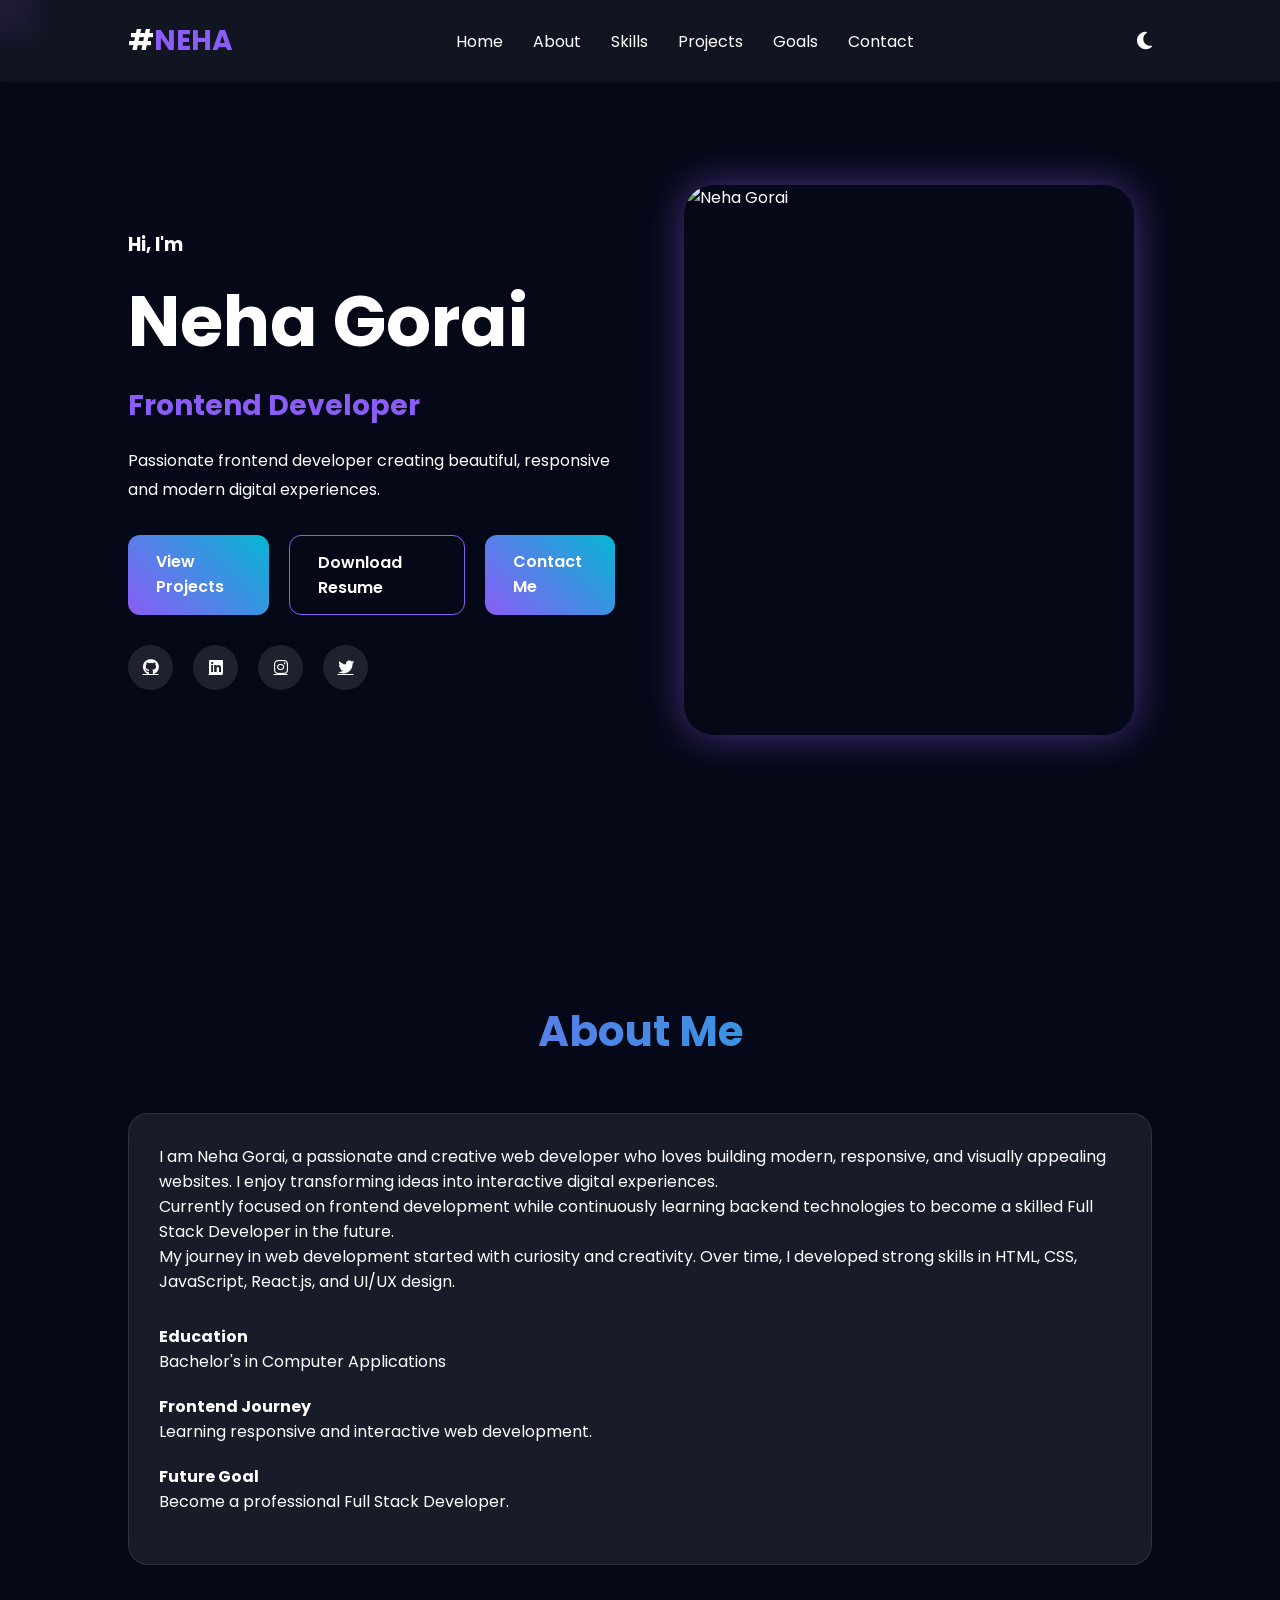
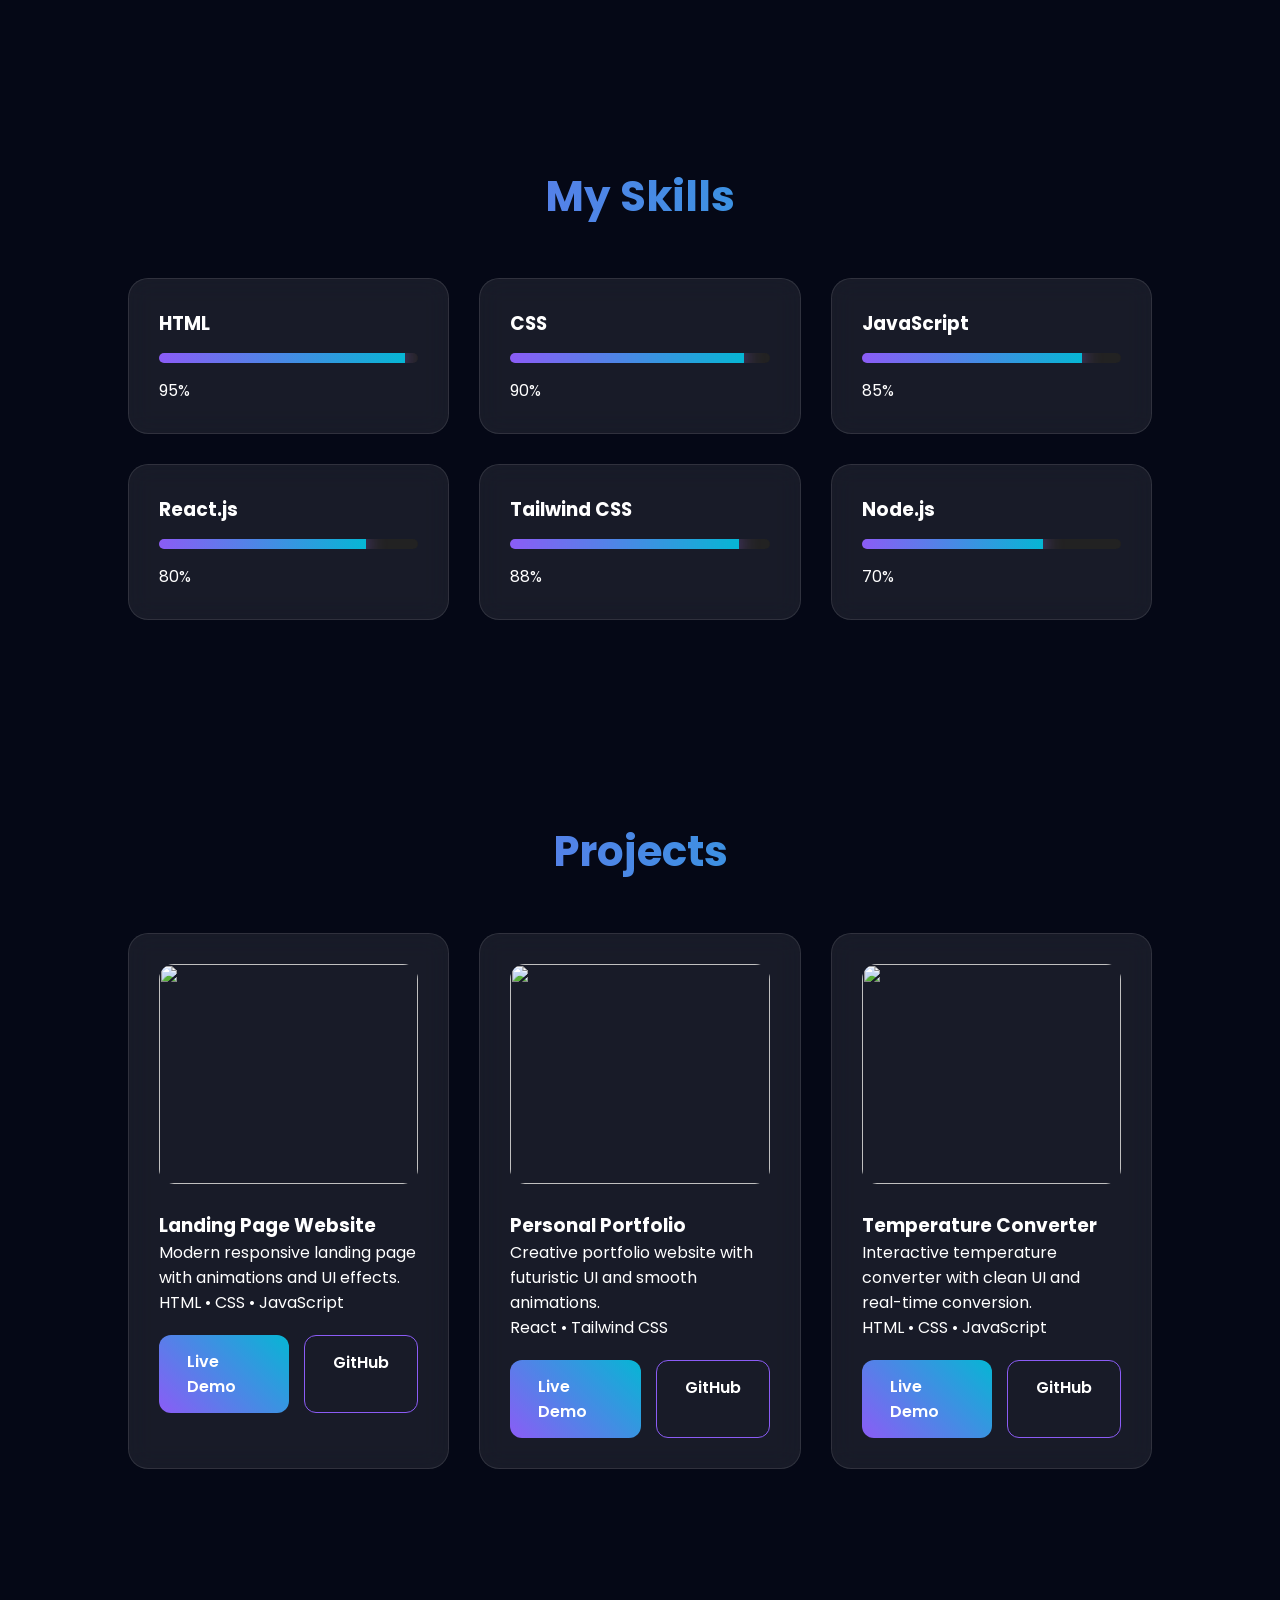
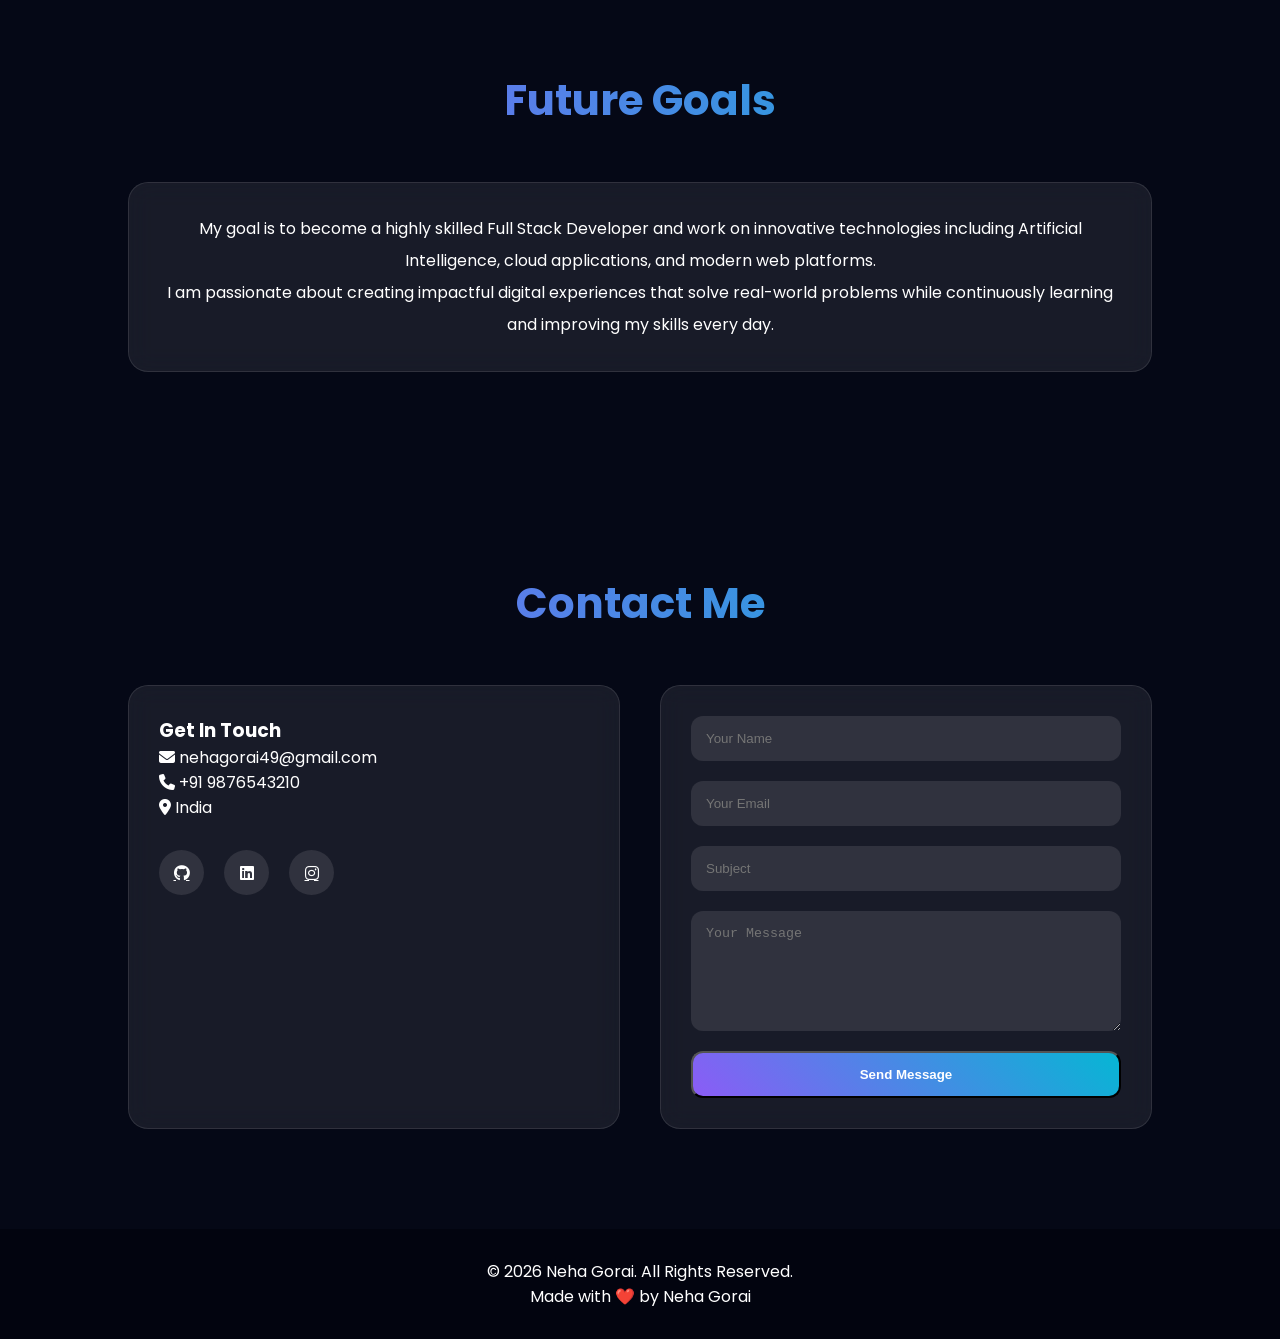
==== NEHA_task2/index.html @ 3ef8644d "Add files via upload" ====
<!DOCTYPE html>
<html lang="en">
<head>
  <meta charset="UTF-8" />
  <meta name="viewport" content="width=device-width, initial-scale=1.0"/>
  <title>Neha Gorai | Portfolio</title>

  <!-- Google Fonts -->
  <link rel="preconnect" href="https://fonts.googleapis.com">
  <link href="https://fonts.googleapis.com/css2?family=Poppins:wght@300;400;500;600;700&display=swap" rel="stylesheet">

  <!-- Font Awesome -->
  <link rel="stylesheet"
    href="https://cdnjs.cloudflare.com/ajax/libs/font-awesome/6.5.1/css/all.min.css"/>

  <link rel="stylesheet" href="style.css">
</head>
<body>

  <!-- Loader -->
  <div id="loader">
    <div class="spinner"></div>
  </div>

  <!-- Cursor Glow -->
  <div class="cursor-glow"></div>

  <!-- Navbar -->
  <header>
    <nav class="navbar">
      <div class="logo">#<span>NEHA</span></div>

      <ul class="nav-links">
        <li><a href="#home">Home</a></li>
        <li><a href="#about">About</a></li>
        <li><a href="#skills">Skills</a></li>
        <li><a href="#projects">Projects</a></li>
        <li><a href="#future">Goals</a></li>
        <li><a href="#contact">Contact</a></li>
      </ul>

      <button id="theme-toggle">
        <i class="fa-solid fa-moon"></i>
      </button>
    </nav>
  </header>

  <!-- Hero Section -->
  <section id="home" class="hero">

    <div class="hero-content">
      <h3>Hi, I'm</h3>
      <h1>Neha Gorai</h1>

      <h2>
        <span class="typing"></span>
      </h2>

      <p>
        Passionate frontend developer creating beautiful,
        responsive and modern digital experiences.
      </p>

      <div class="hero-buttons">
        <a href="#projects" class="btn primary-btn">View Projects</a>
        <a href="#" class="btn secondary-btn">Download Resume</a>
        <a href="#contact" class="btn primary-btn">Contact Me</a>
      </div>

      <div class="social-icons">
        <a href="#"><i class="fab fa-github"></i></a>
        <a href="#"><i class="fab fa-linkedin"></i></a>
        <a href="#"><i class="fab fa-instagram"></i></a>
        <a href="#"><i class="fab fa-twitter"></i></a>
      </div>
    </div>

    <div class="hero-image">
      <img src="/image.me.jpeg"
        alt="Neha Gorai">
    </div>

  </section>

  <!-- About -->
  <section id="about" class="section reveal">
    <h2 class="section-title">About Me</h2>

    <div class="glass-card about-container">

      <div class="about-text">
        <p>
          I am Neha Gorai, a passionate and creative web developer who loves
          building modern, responsive, and visually appealing websites.
          I enjoy transforming ideas into interactive digital experiences.
        </p>

        <p>
          Currently focused on frontend development while continuously learning
          backend technologies to become a skilled Full Stack Developer in the future.
        </p>

        <p>
          My journey in web development started with curiosity and creativity.
          Over time, I developed strong skills in HTML, CSS, JavaScript,
          React.js, and UI/UX design.
        </p>

        <div class="timeline">
          <div class="timeline-item">
            <h4>Education</h4>
            <p>Bachelor's in Computer Applications</p>
          </div>

          <div class="timeline-item">
            <h4>Frontend Journey</h4>
            <p>Learning responsive and interactive web development.</p>
          </div>

          <div class="timeline-item">
            <h4>Future Goal</h4>
            <p>Become a professional Full Stack Developer.</p>
          </div>
        </div>

      </div>

    </div>
  </section>

  <!-- Skills -->
  <section id="skills" class="section reveal">

    <h2 class="section-title">My Skills</h2>

    <div class="skills-container">

      <div class="skill-card glass-card">
        <h3>HTML</h3>
        <div class="progress-bar">
          <span data-width="95%"></span>
        </div>
        <p>95%</p>
      </div>

      <div class="skill-card glass-card">
        <h3>CSS</h3>
        <div class="progress-bar">
          <span data-width="90%"></span>
        </div>
        <p>90%</p>
      </div>

      <div class="skill-card glass-card">
        <h3>JavaScript</h3>
        <div class="progress-bar">
          <span data-width="85%"></span>
        </div>
        <p>85%</p>
      </div>

      <div class="skill-card glass-card">
        <h3>React.js</h3>
        <div class="progress-bar">
          <span data-width="80%"></span>
        </div>
        <p>80%</p>
      </div>

      <div class="skill-card glass-card">
        <h3>Tailwind CSS</h3>
        <div class="progress-bar">
          <span data-width="88%"></span>
        </div>
        <p>88%</p>
      </div>

      <div class="skill-card glass-card">
        <h3>Node.js</h3>
        <div class="progress-bar">
          <span data-width="70%"></span>
        </div>
        <p>70%</p>
      </div>

    </div>

  </section>

  <!-- Projects -->
  <section id="projects" class="section reveal">

    <h2 class="section-title">Projects</h2>

    <div class="projects-container">

      <div class="project-card glass-card">
        <img src="https://images.unsplash.com/photo-1460925895917-afdab827c52f?q=80&w=1000" alt="">
        <div class="project-content">
          <h3>Landing Page Website</h3>
          <p>Modern responsive landing page with animations and UI effects.</p>
          <span>HTML • CSS • JavaScript</span>

          <div class="project-buttons">
            <a href="#" class="btn primary-btn">Live Demo</a>
            <a href="#" class="btn secondary-btn">GitHub</a>
          </div>
        </div>
      </div>

      <div class="project-card glass-card">
        <img src="https://images.unsplash.com/photo-1515879218367-8466d910aaa4?q=80&w=1000" alt="">
        <div class="project-content">
          <h3>Personal Portfolio</h3>
          <p>Creative portfolio website with futuristic UI and smooth animations.</p>
          <span>React • Tailwind CSS</span>

          <div class="project-buttons">
            <a href="#" class="btn primary-btn">Live Demo</a>
            <a href="#" class="btn secondary-btn">GitHub</a>
          </div>
        </div>
      </div>

      <div class="project-card glass-card">
        <img src="https://images.unsplash.com/photo-1504384308090-c894fdcc538d?q=80&w=1000" alt="">
        <div class="project-content">
          <h3>Temperature Converter</h3>
          <p>Interactive temperature converter with clean UI and real-time conversion.</p>
          <span>HTML • CSS • JavaScript</span>

          <div class="project-buttons">
            <a href="#" class="btn primary-btn">Live Demo</a>
            <a href="#" class="btn secondary-btn">GitHub</a>
          </div>
        </div>
      </div>

    </div>

  </section>

  <!-- Future Goals -->
  <section id="future" class="section reveal">

    <h2 class="section-title">Future Goals</h2>

    <div class="glass-card future-content">
      <p>
        My goal is to become a highly skilled Full Stack Developer and work
        on innovative technologies including Artificial Intelligence,
        cloud applications, and modern web platforms.
      </p>

      <p>
        I am passionate about creating impactful digital experiences
        that solve real-world problems while continuously learning
        and improving my skills every day.
      </p>
    </div>

  </section>

  <!-- Contact -->
  <section id="contact" class="section reveal">

    <h2 class="section-title">Contact Me</h2>

    <div class="contact-container">

      <div class="contact-info glass-card">
        <h3>Get In Touch</h3>

        <p><i class="fa-solid fa-envelope"></i> nehagorai49@gmail.com</p>
        <p><i class="fa-solid fa-phone"></i> +91 9876543210</p>
        <p><i class="fa-solid fa-location-dot"></i> India</p>

        <div class="social-icons">
          <a href="#"><i class="fab fa-github"></i></a>
          <a href="#"><i class="fab fa-linkedin"></i></a>
          <a href="#"><i class="fab fa-instagram"></i></a>
        </div>
      </div>

      <form class="contact-form glass-card">

        <input type="text" placeholder="Your Name" required>

        <input type="email" placeholder="Your Email" required>

        <input type="text" placeholder="Subject">

        <textarea rows="6" placeholder="Your Message"></textarea>

        <button type="submit" class="btn primary-btn">
          Send Message
        </button>

      </form>

    </div>

  </section>

  <!-- Footer -->
  <footer>

    <p>© 2026 Neha Gorai. All Rights Reserved.</p>

    <p>Made with ❤️ by Neha Gorai</p>

  </footer>

  <!-- Scroll Top -->
  <button id="scrollTop">
    <i class="fa-solid fa-arrow-up"></i>
  </button>

  <script src="script.js"></script>

</body>
</html>
---- NEHA_task2/style.css ----
*{
  margin:0;
  padding:0;
  box-sizing:border-box;
  scroll-behavior:smooth;
}

body{
  font-family:'Poppins',sans-serif;
  background:#050816;
  color:white;
  overflow-x:hidden;
}

body.light{
  background:#f5f5f5;
  color:#111;
}

section{
  padding:100px 10%;
}

.section-title{
  font-size:42px;
  text-align:center;
  margin-bottom:50px;
  background:linear-gradient(to right,#8b5cf6,#06b6d4);
  -webkit-background-clip:text;
  color:transparent;
}

.navbar{
  position:fixed;
  width:100%;
  top:0;
  left:0;
  display:flex;
  justify-content:space-between;
  align-items:center;
  padding:20px 10%;
  backdrop-filter:blur(10px);
  background:rgba(255,255,255,0.05);
  z-index:1000;
}

.logo{
  font-size:28px;
  font-weight:700;
}

.logo span{
  color:#8b5cf6;
}

.nav-links{
  display:flex;
  list-style:none;
  gap:30px;
}

.nav-links a{
  text-decoration:none;
  color:white;
  transition:0.3s;
}

.nav-links a:hover{
  color:#8b5cf6;
}

#theme-toggle{
  background:none;
  border:none;
  color:white;
  font-size:20px;
  cursor:pointer;
}

.hero{
  min-height:100vh;
  display:flex;
  justify-content:space-between;
  align-items:center;
  gap:50px;
  padding-top:120px;
}

.hero-content{
  flex:1;
}

.hero-content h1{
  font-size:70px;
  margin:10px 0;
}

.hero-content h2{
  font-size:28px;
  color:#8b5cf6;
  min-height:40px;
}

.hero-content p{
  margin:20px 0;
  line-height:1.8;
  max-width:600px;
}

.hero-image{
  flex:1;
  display:flex;
  justify-content:center;
}

.hero-image img{
  width:450px;
  height:550px;
  object-fit:cover;
  border-radius:30px;
  box-shadow:0 0 40px rgba(139,92,246,0.5);
}

.hero-buttons{
  display:flex;
  gap:20px;
  margin-top:30px;
}

.btn{
  padding:14px 28px;
  border-radius:12px;
  text-decoration:none;
  transition:0.4s;
  font-weight:600;
}

.primary-btn{
  background:linear-gradient(45deg,#8b5cf6,#06b6d4);
  color:white;
}

.secondary-btn{
  border:1px solid #8b5cf6;
  color:white;
}

.btn:hover{
  transform:translateY(-5px);
  box-shadow:0 0 20px rgba(139,92,246,0.5);
}

.social-icons{
  display:flex;
  gap:20px;
  margin-top:30px;
}

.social-icons a{
  width:45px;
  height:45px;
  border-radius:50%;
  display:flex;
  align-items:center;
  justify-content:center;
  background:rgba(255,255,255,0.1);
  color:white;
  transition:0.4s;
}

.social-icons a:hover{
  background:#8b5cf6;
  transform:scale(1.1);
}

.glass-card{
  background:rgba(255,255,255,0.08);
  border:1px solid rgba(255,255,255,0.1);
  backdrop-filter:blur(12px);
  border-radius:20px;
  padding:30px;
}

.about-container{
  display:flex;
  gap:40px;
}

.timeline{
  margin-top:30px;
}

.timeline-item{
  margin-bottom:20px;
}

.skills-container{
  display:grid;
  grid-template-columns:repeat(auto-fit,minmax(250px,1fr));
  gap:30px;
}

.skill-card{
  transition:0.4s;
}

.skill-card:hover{
  transform:translateY(-10px);
}

.progress-bar{
  width:100%;
  height:10px;
  background:#222;
  border-radius:10px;
  overflow:hidden;
  margin:15px 0;
}

.progress-bar span{
  display:block;
  height:100%;
  width:0;
  background:linear-gradient(90deg,#8b5cf6,#06b6d4);
  box-shadow:0 0 20px #8b5cf6;
  transition:2s;
}

.projects-container{
  display:grid;
  grid-template-columns:repeat(auto-fit,minmax(320px,1fr));
  gap:30px;
}

.project-card{
  overflow:hidden;
  transition:0.4s;
}

.project-card:hover{
  transform:translateY(-10px) scale(1.02);
}

.project-card img{
  width:100%;
  height:220px;
  object-fit:cover;
  border-radius:15px;
}

.project-content{
  margin-top:20px;
}

.project-buttons{
  display:flex;
  gap:15px;
  margin-top:20px;
}

.future-content{
  text-align:center;
  line-height:2;
}

.contact-container{
  display:grid;
  grid-template-columns:1fr 1fr;
  gap:40px;
}

.contact-form{
  display:flex;
  flex-direction:column;
  gap:20px;
}

.contact-form input,
.contact-form textarea{
  padding:15px;
  border:none;
  border-radius:12px;
  background:rgba(255,255,255,0.1);
  color:white;
  outline:none;
}

.contact-form input:focus,
.contact-form textarea:focus{
  box-shadow:0 0 15px #8b5cf6;
}

footer{
  text-align:center;
  padding:30px;
  background:#02040f;
}

#scrollTop{
  position:fixed;
  bottom:30px;
  right:30px;
  width:50px;
  height:50px;
  border:none;
  border-radius:50%;
  background:#8b5cf6;
  color:white;
  cursor:pointer;
  display:none;
}

#loader{
  position:fixed;
  width:100%;
  height:100vh;
  background:#050816;
  display:flex;
  justify-content:center;
  align-items:center;
  z-index:9999;
}

.spinner{
  width:60px;
  height:60px;
  border:6px solid #333;
  border-top:6px solid #8b5cf6;
  border-radius:50%;
  animation:spin 1s linear infinite;
}

@keyframes spin{
  100%{
    transform:rotate(360deg);
  }
}

.reveal{
  opacity:0;
  transform:translateY(100px);
  transition:1s;
}

.reveal.active{
  opacity:1;
  transform:translateY(0);
}

.cursor-glow{
  position:fixed;
  width:20px;
  height:20px;
  border-radius:50%;
  background:#8b5cf6;
  pointer-events:none;
  filter:blur(20px);
  z-index:999;
}

@media(max-width:900px){

  .hero{
    flex-direction:column;
    text-align:center;
  }

  .hero-image img{
    width:320px;
    height:420px;
  }

  .contact-container{
    grid-template-columns:1fr;
  }

  .nav-links{
    display:none;
  }

  .hero-content h1{
    font-size:50px;
  }

}
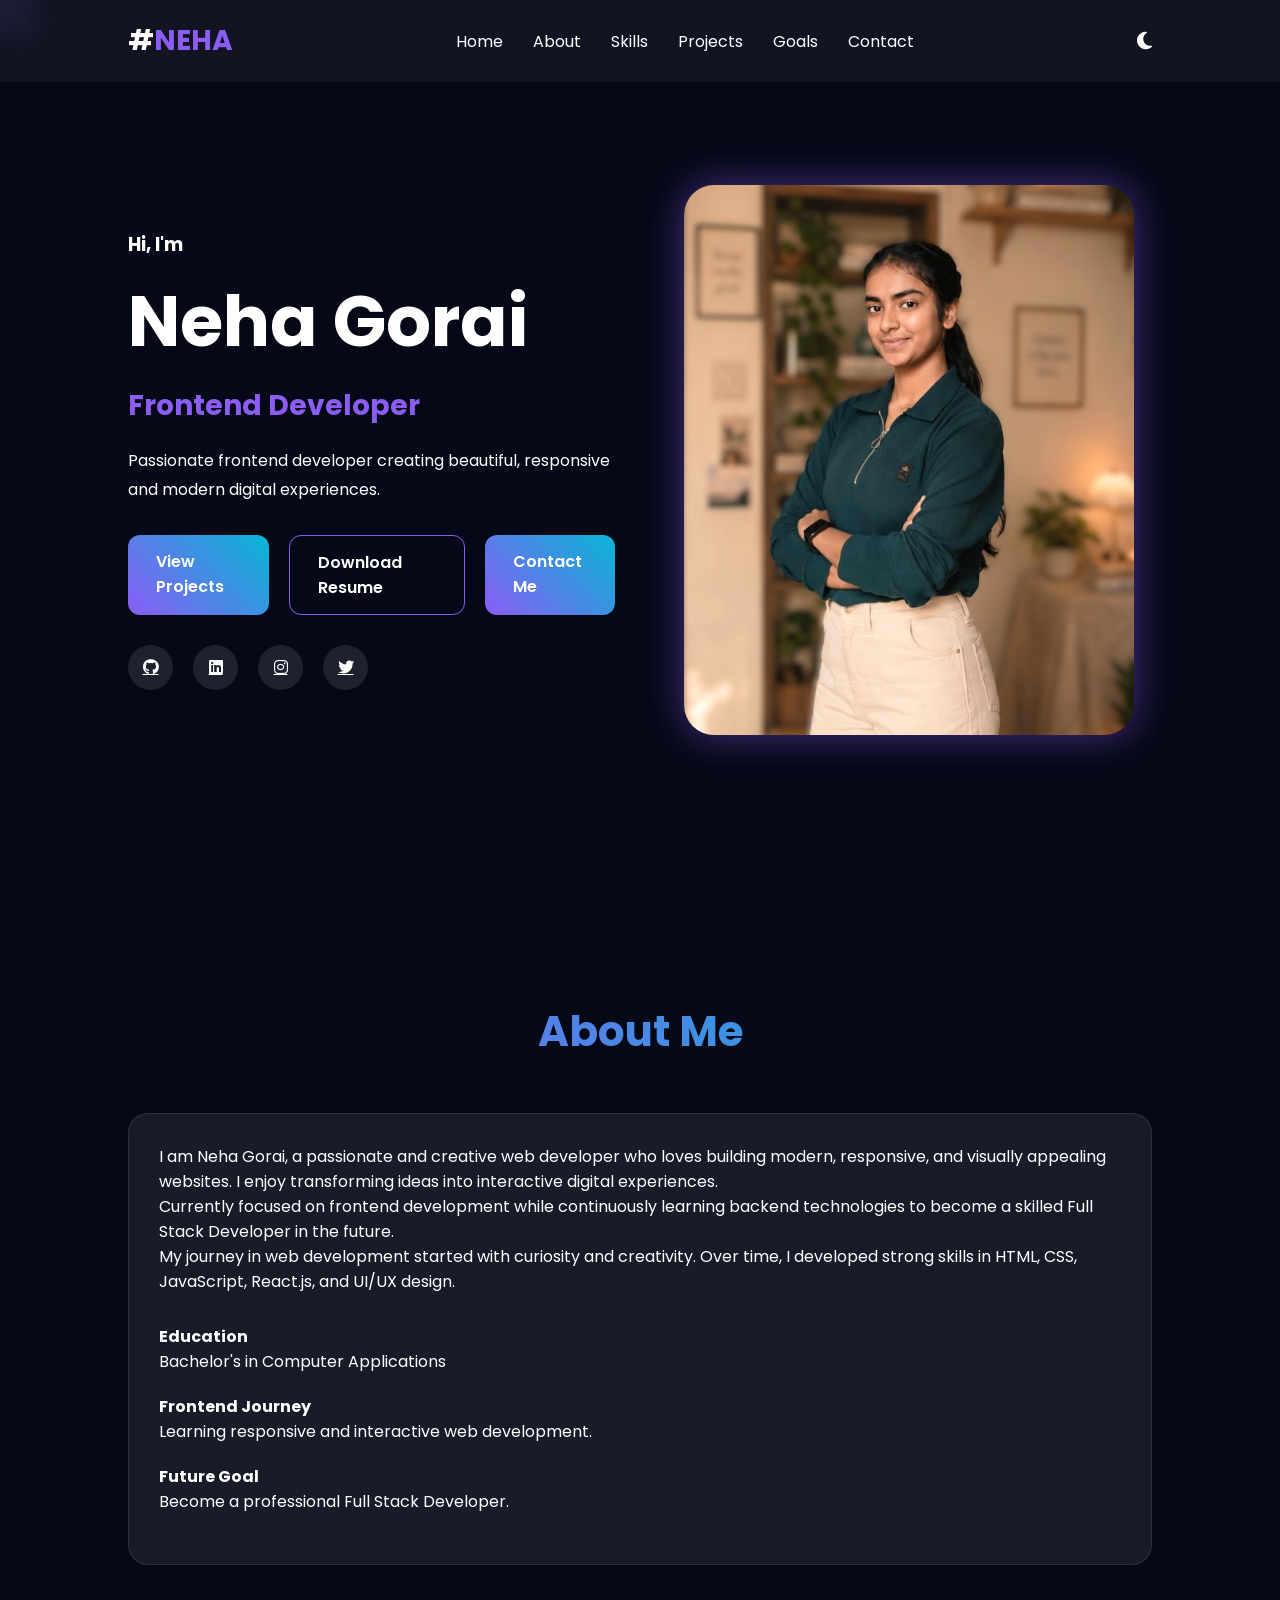
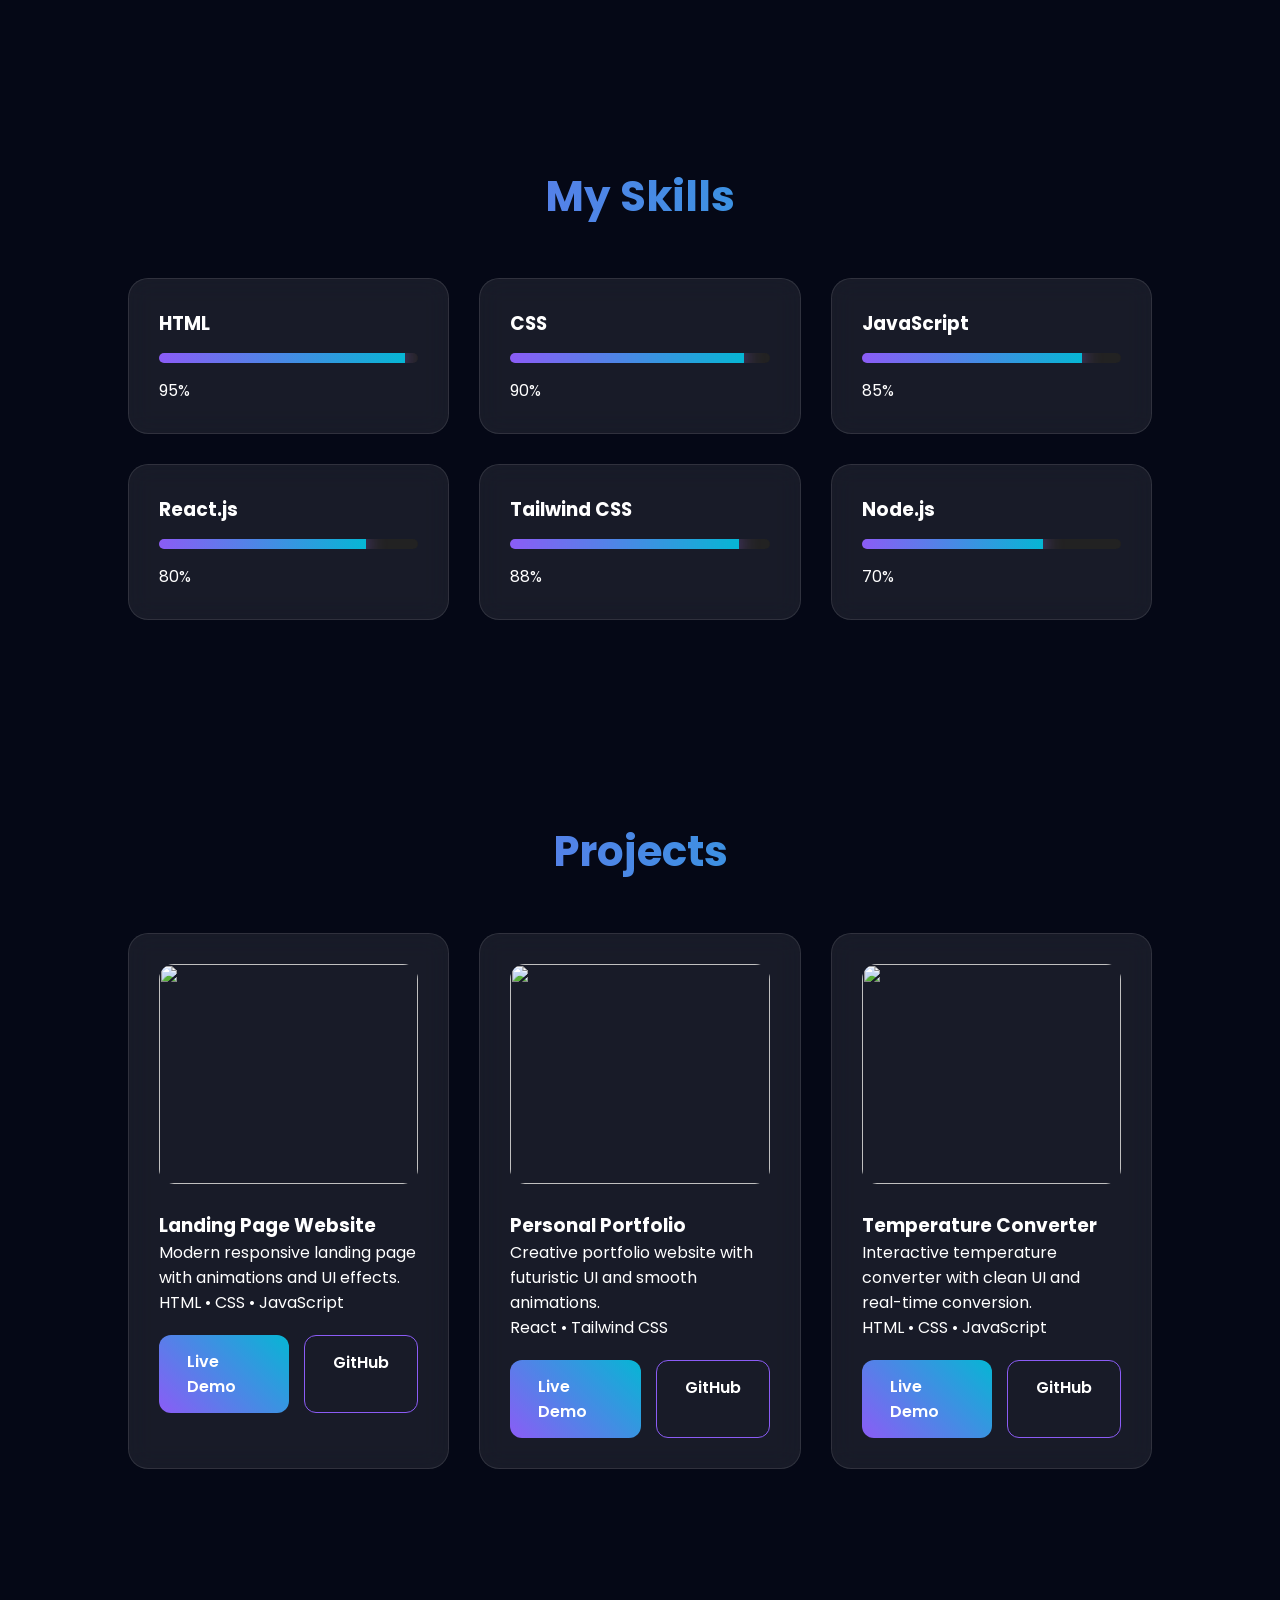
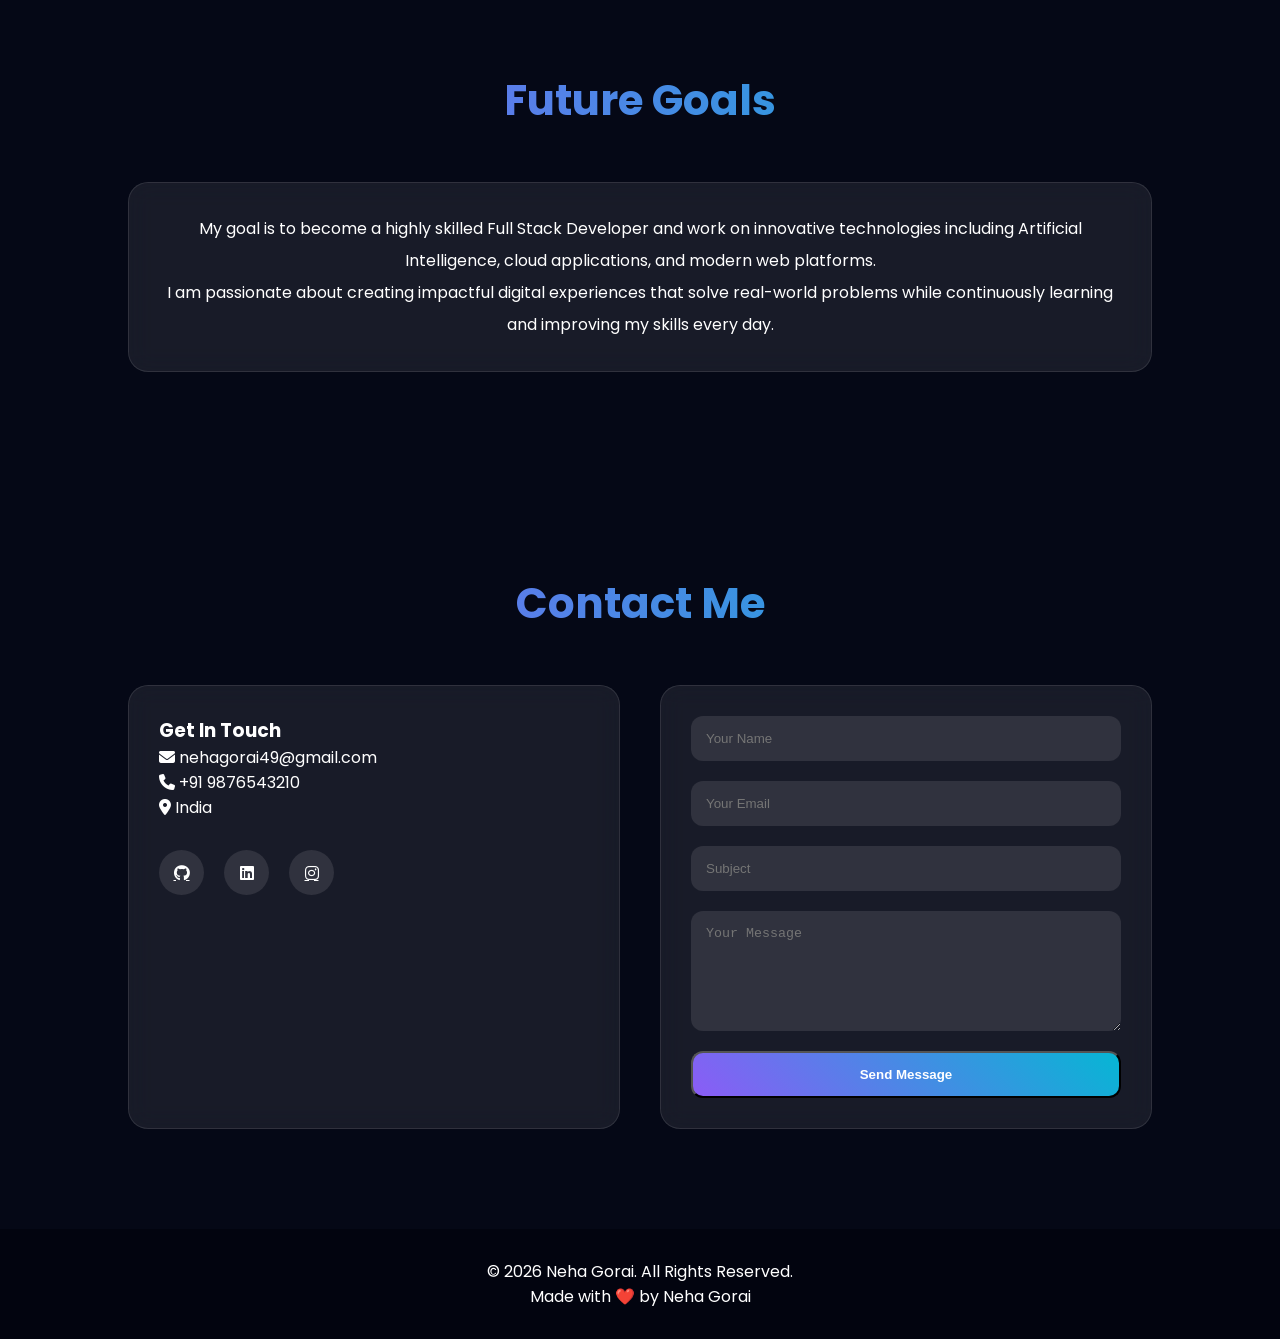
==== commit 15698b91: "Add files via upload" ====
--- a/NEHA_task2/index.html
+++ b/NEHA_task2/index.html
@@ -76,7 +76,7 @@
     </div>
 
     <div class="hero-image">
-      <img src="/image.me.jpeg"
+      <img src="image.me.jpeg"
         alt="Neha Gorai">
     </div>
 
